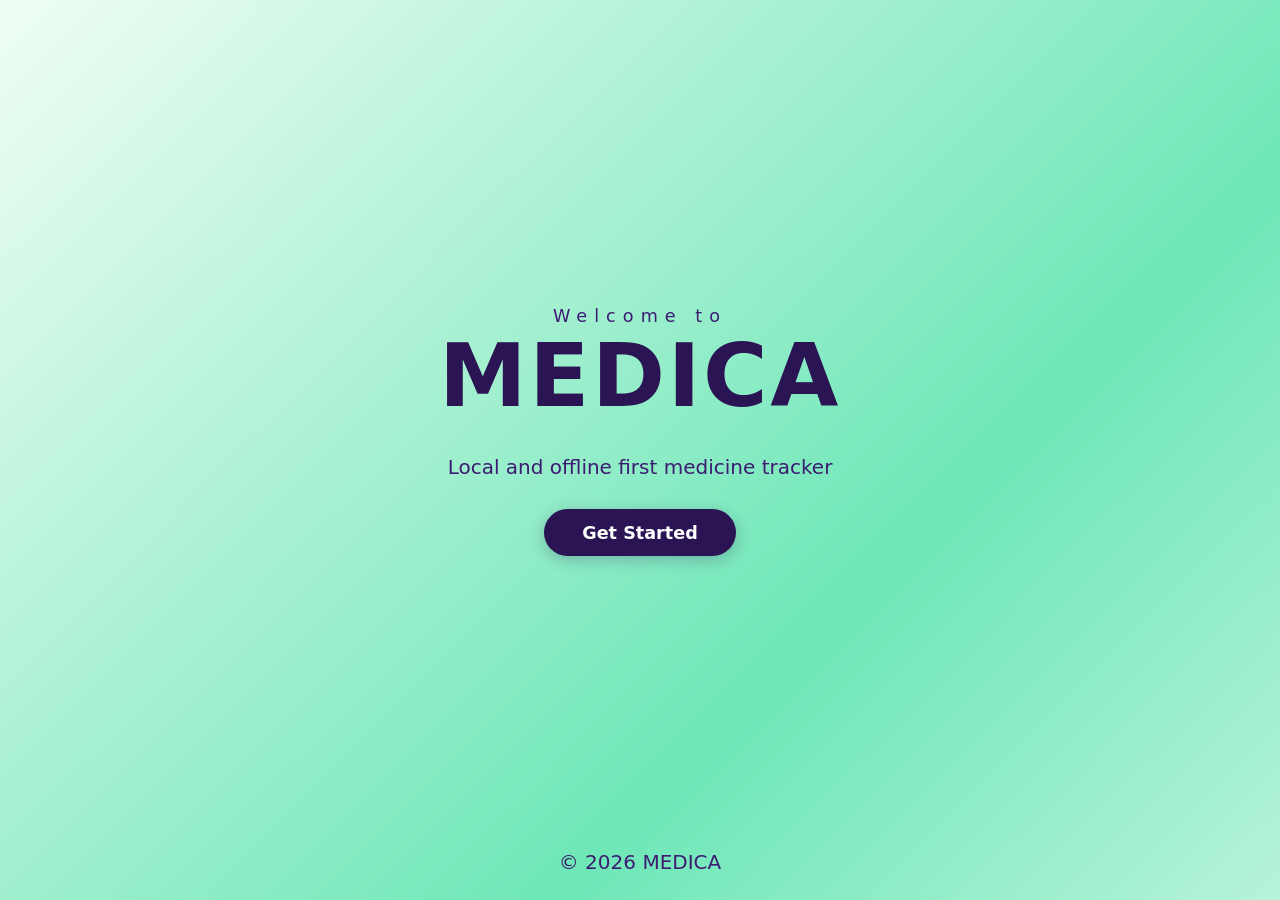
==== index.html @ 60c307c4 "commit" ====
<!DOCTYPE html>
<html lang="en">
<head>
  <meta charset="UTF-8">
  <meta name="viewport" content="width=device-width, initial-scale=1.0">
  <title>Medicinal Tracker - Dashboard</title>
  <!-- PWA -->
  <link rel="manifest" href="manifest.json">
  <meta name="theme-color" content="#2b1454">
  <meta name="mobile-web-app-capable" content="yes">
  <meta name="apple-mobile-web-app-capable" content="yes">
  <meta name="apple-mobile-web-app-status-bar-style" content="black-translucent">
  <meta name="apple-mobile-web-app-title" content="MEDICA">
  <link rel="apple-touch-icon" href="assets/icons/icon.svg">
  <link rel="icon" type="image/svg+xml" href="assets/icons/icon.svg">
  <link rel="stylesheet" href="style/index.css">
</head>
<body>
  <div class="dashboard-container">
    <!-- Header Navigation -->
    <header class="dashboard-header">
      <div class="brand">
        <img src="assets/medica.svg" alt="MEDICA Logo" class="brand-logo">
        <span class="brand-name">MEDICA</span>
      </div>
      <nav class="dashboard-nav">
        <a href="landing-3.html" class="nav-link-btn" data-open-medicine-modal>+ Add Medicine</a>
        <a href="settings.html" class="nav-link-subtle">Settings</a>
        <a href="landing-1.html" class="nav-link-subtle">Restart Setup</a>
      </nav>
    </header>

    <main id="app">
      <!-- 1. Independent Welcome Message Box at the Top -->
      <section class="dashboard-card welcome-card" id="welcome-box">
        <div class="welcome-content">
          <h1 id="welcome-heading">Welcome back!</h1>
          <p id="welcome-subtext">Here is your medicine schedule for today.</p>
        </div>
        <div class="welcome-date-badge" id="today-date-badge">
          <!-- Populated by JS -->
        </div>
      </section>

      <!-- 2. Upcoming Medicine Box with full information -->
      <section class="dashboard-card upcoming-card" id="upcoming-box">
        <div class="upcoming-header-row">
          <span class="upcoming-pill-tag">UPCOMING MEDICINE</span>
          <span class="upcoming-time-indicator" id="upcoming-time-badge">--</span>
        </div>

        <div class="upcoming-main-body">
          <!-- Left: Name (large font), Dosage, and Additional Info below -->
          <div class="upcoming-left-info">
            <h2 class="medicine-name" id="upcoming-name">No upcoming medicine</h2>
            
            <div class="medicine-dosage-line">
              <span class="dosage-label" id="upcoming-dosage">No doses scheduled</span>
              <span class="dosage-divider" id="dosage-divider">&bull;</span>
              <span class="schedule-label" id="upcoming-schedule-type">--</span>
            </div>

            <p class="medicine-additional-info" id="upcoming-extra"></p>
          </div>

          <!-- Right: Medicine Image (falls back to medica.svg in assets) -->
          <div class="upcoming-right-image">
            <img id="upcoming-img" src="assets/medica.svg" alt="Medicine Photo">
          </div>
        </div>

        <!-- Bottom Row with Bottom-Right "Medicine taken" button -->
        <div class="upcoming-bottom-row">
          <div class="dose-status-container" id="dose-status-container">
            <span class="status-pulse-dot" id="status-dot"></span>
            <span class="dose-status-text" id="dose-status-text">Scheduled for today</span>
          </div>

          <button type="button" id="btn-medicine-taken" class="btn-medicine-taken">
            Medicine taken
          </button>
        </div>
      </section>

      <!-- Quick Summary Row: Today's Logs & Prescriptions -->
      <div class="dashboard-sections-grid">
        <!-- Today's Logged Doses -->
        <section class="dashboard-card summary-card">
          <div class="section-title-row">
            <h3>Today's Logged Doses</h3>
            <span class="count-badge" id="logged-count-badge">0 doses</span>
          </div>
          <div id="today-doses-list" class="doses-list-container">
            <p class="empty-state-text" id="empty-doses-msg">No medicines logged yet today.</p>
          </div>
        </section>

        <!-- All Prescriptions -->
        <section class="dashboard-card prescriptions-card">
          <div class="section-title-row">
            <h3>Active Medicines</h3>
            <a href="landing-3.html" class="inline-add-link" data-open-medicine-modal>+ Add New</a>
          </div>
          <div id="all-medicines-list" class="prescriptions-list-container">
            <!-- Dynamically populated -->
          </div>
        </section>
      </div>
    </main>

    <footer class="dashboard-footer">
      <p>&copy; 2026 MEDICA &bull; Local and offline first medicine tracker</p>
    </footer>
  </div>

  <div class="medicine-modal" id="medicine-modal" hidden>
    <div class="medicine-modal-backdrop" data-close-medicine-modal></div>
    <section class="medicine-modal-panel" role="dialog" aria-modal="true" aria-labelledby="medicine-modal-title">
      <div class="medicine-modal-header">
        <h2 id="medicine-modal-title">Add Medicine</h2>
        <button type="button" class="medicine-modal-close" aria-label="Close" data-close-medicine-modal>&times;</button>
      </div>
      <iframe class="medicine-modal-frame" id="medicine-modal-frame" title="Add a medicine" src="about:blank"></iframe>
    </section>
  </div>

  <script src="js/tts.js"></script>
  <script src="js/i18n.js"></script>
  <script src="js/medicine-db.js"></script>
  <script src="js/app.js"></script>
</body>
</html>
---- style/index.css ----
/* Styles for index.html - MEDICA Dashboard */
:root {
  --primary-color: #2b1454;
  --secondary-color: #3c1c72;
}

* {
  box-sizing: border-box;
}

button,
input,
select,
textarea {
  font: inherit;
}

body {
  margin: 0;
  min-height: 100vh;
  font-family: system-ui, -apple-system, BlinkMacSystemFont, 'Segoe UI', Roboto, sans-serif;
  color: #1e293b;
  background: linear-gradient(-45deg, #ffffff, #ecfdf5, #d1fae5, #a7f3d0, #ffffff, #6ee7b7, #f0fdf4);
  background-size: 400% 400%;
  animation: liveGradientFlow 14s ease infinite;
  padding: 1.5rem 1rem 3rem 1rem;
}

@keyframes liveGradientFlow {
  0% {
    background-position: 0% 50%;
  }
  50% {
    background-position: 100% 50%;
  }
  100% {
    background-position: 0% 50%;
  }
}

@media (prefers-reduced-motion: reduce) {
  body {
    animation: none;
  }
}

.dashboard-container {
  max-width: 780px;
  margin: 0 auto;
}

body.modal-open { overflow: hidden; }
.medicine-modal[hidden] { display: none; }
.medicine-modal { position: fixed; inset: 0; z-index: 1000; display: grid; place-items: center; padding: 1rem; opacity: 1; transition: opacity 240ms ease; }
.medicine-modal.is-closing { opacity: 0; pointer-events: none; }
.medicine-modal-backdrop { position: absolute; inset: 0; background: rgba(20, 12, 36, 0.58); backdrop-filter: blur(4px); }
.medicine-modal-panel { position: relative; width: min(560px, 100%); max-height: min(760px, 94dvh); overflow: hidden; display: flex; flex-direction: column; border-radius: 22px; background: linear-gradient(135deg, #ffffff, #ecfdf5); box-shadow: 0 24px 80px rgba(20, 12, 36, 0.32); transform: translateY(0) scale(1); transition: transform 240ms ease; }
.medicine-modal.is-closing .medicine-modal-panel { transform: translateY(12px) scale(0.98); }
.medicine-modal-header { display: flex; justify-content: space-between; align-items: center; padding: .85rem 1.1rem; border-bottom: 1px solid #d1fae5; }
.medicine-modal-header h2 { margin: 0; color: #2b1454; font-size: 1.1rem; }
.medicine-modal-close { border: 0; background: transparent; color: #3c1c72; font-size: 1.8rem; line-height: 1; cursor: pointer; }
.medicine-modal-frame { width: 100%; height: min(700px, calc(94dvh - 56px)); border: 0; background: transparent; }

/* Header & Navigation */
.dashboard-header {
  display: flex;
  justify-content: space-between;
  align-items: center;
  padding: 0.5rem 0 1.5rem 0;
}

.brand {
  display: flex;
  align-items: center;
  gap: 0.75rem;
}

.brand-logo {
  width: 36px;
  height: 36px;
  object-fit: contain;
}

.brand-name {
  font-size: 1.55rem;
  font-weight: 800;
  color: #2b1454;
  letter-spacing: -0.02em;
}

.dashboard-nav {
  display: flex;
  align-items: center;
  gap: 1rem;
}

.nav-link-btn {
  background: #2b1454;
  color: #ffffff;
  text-decoration: none;
  font-size: 0.95rem;
  font-weight: 700;
  padding: 0.55rem 1.25rem;
  border-radius: 50px;
  box-shadow: 0 4px 12px rgba(43, 20, 84, 0.2);
  transition: all 0.2s ease;
}

.nav-link-btn:hover {
  background: #3c1c72;
  transform: translateY(-1px);
}

.nav-link-subtle {
  color: #3c1c72;
  text-decoration: none;
  font-size: 0.9rem;
  font-weight: 600;
  transition: color 0.2s ease;
}

.nav-link-subtle:hover {
  color: #2b1454;
  text-decoration: underline;
}

/* Common Card Styles */
.dashboard-card {
  background: #ffffff;
  border-radius: 20px;
  border: 1.5px solid #d1fae5;
  box-shadow: 0 4px 20px rgba(43, 20, 84, 0.06);
  box-sizing: border-box;
}

/* 1. Independent Welcome Message Box at the Top */
.welcome-card {
  padding: 1.4rem 1.75rem;
  margin-bottom: 1.25rem;
  display: flex;
  justify-content: space-between;
  align-items: center;
  background: rgba(255, 255, 255, 0.95);
  backdrop-filter: blur(10px);
}

.welcome-content h1 {
  margin: 0 0 0.3rem 0;
  font-size: clamp(1.4rem, 4vw, 1.75rem);
  font-weight: 800;
  color: #2b1454;
  letter-spacing: -0.01em;
}

.welcome-content p {
  margin: 0;
  font-size: 0.98rem;
  color: #475569;
}

.welcome-date-badge {
  font-size: 0.88rem;
  font-weight: 700;
  color: #2b1454;
  background: #ecfdf5;
  border: 1px solid #a7f3d0;
  padding: 0.45rem 0.95rem;
  border-radius: 30px;
  white-space: nowrap;
}

/* 2. Upcoming Medicine Box */
.upcoming-card {
  padding: 1.75rem;
  margin-bottom: 1.5rem;
  border: 2px solid #a7f3d0;
  box-shadow: 0 8px 30px rgba(43, 20, 84, 0.09);
  position: relative;
  transition: transform 0.2s ease, box-shadow 0.2s ease;
}

.upcoming-header-row {
  display: flex;
  justify-content: space-between;
  align-items: center;
  margin-bottom: 1.25rem;
}

.upcoming-pill-tag {
  font-size: 0.78rem;
  font-weight: 800;
  letter-spacing: 0.08em;
  color: #047857;
  background: #d1fae5;
  padding: 0.35rem 0.8rem;
  border-radius: 8px;
  display: inline-block;
}

.upcoming-time-indicator {
  font-size: 1.05rem;
  font-weight: 800;
  color: #2b1454;
  background: #f8fafc;
  padding: 0.3rem 0.85rem;
  border-radius: 20px;
  border: 1px solid #e2e8f0;
}

.upcoming-main-body {
  display: flex;
  justify-content: space-between;
  align-items: flex-start;
  gap: 1.5rem;
}

/* Left info: Large Name, Dosage, and Additional Info */
.upcoming-left-info {
  flex: 1;
}

.upcoming-left-info .medicine-name {
  margin: 0 0 0.5rem 0;
  font-size: clamp(1.65rem, 5vw, 2.15rem);
  font-weight: 800;
  color: #2b1454;
  line-height: 1.2;
}

.upcoming-left-info .medicine-dosage-line {
  display: flex;
  align-items: center;
  gap: 0.5rem;
  font-size: 1.1rem;
  font-weight: 600;
  color: #3c1c72;
  margin-bottom: 0.45rem;
}

.dosage-divider {
  color: #cbd5e1;
}

.upcoming-left-info .medicine-additional-info {
  margin: 0.4rem 0 0 0;
  font-size: 0.96rem;
  line-height: 1.5;
  color: #64748b;
  max-width: 480px;
}

/* Right image: photo or fallback to medica.svg */
.upcoming-right-image {
  width: 118px;
  height: 118px;
  border-radius: 18px;
  border: 2px solid #d1fae5;
  background: #f8fafc;
  box-shadow: 0 4px 16px rgba(43, 20, 84, 0.06);
  display: flex;
  justify-content: center;
  align-items: center;
  overflow: hidden;
  flex-shrink: 0;
  padding: 4px;
}

.upcoming-right-image img {
  width: 100%;
  height: 100%;
  object-fit: cover;
  border-radius: 14px;
}

/* Bottom row with Bottom-Right "Medicine taken" button */
.upcoming-bottom-row {
  display: flex;
  justify-content: space-between;
  align-items: center;
  margin-top: 1.5rem;
  padding-top: 1.25rem;
  border-top: 1.5px solid #f1f5f9;
}

.dose-status-container {
  display: flex;
  align-items: center;
  gap: 0.5rem;
}

.status-pulse-dot {
  width: 10px;
  height: 10px;
  border-radius: 50%;
  background: #10b981;
  display: inline-block;
  box-shadow: 0 0 0 3px rgba(16, 185, 129, 0.2);
}

.dose-status-text {
  font-size: 0.92rem;
  font-weight: 600;
  color: #475569;
}

.btn-medicine-taken {
  background-color: #2b1454;
  color: #ffffff;
  font-size: 1.05rem;
  font-weight: 700;
  padding: 0.85rem 2.2rem;
  border-radius: 50px;
  border: none;
  cursor: pointer;
  box-shadow: 0 6px 18px rgba(43, 20, 84, 0.25);
  transition: transform 0.2s ease, background-color 0.2s ease, box-shadow 0.2s ease;
  white-space: nowrap;
}

.btn-medicine-taken:hover {
  background-color: #3c1c72;
  transform: translateY(-2px);
  box-shadow: 0 8px 24px rgba(43, 20, 84, 0.35);
}

.btn-medicine-taken:active {
  transform: translateY(0);
}

.btn-medicine-taken.logged-success {
  background-color: #059669;
  box-shadow: 0 4px 14px rgba(5, 150, 105, 0.3);
  cursor: default;
}

/* Bottom sections grid */
.dashboard-sections-grid {
  display: grid;
  grid-template-columns: 1fr 1fr;
  gap: 1.25rem;
  margin-bottom: 2rem;
}

.summary-card,
.prescriptions-card {
  padding: 1.35rem 1.5rem;
  min-width: 0;
}

.section-title-row {
  display: flex;
  justify-content: space-between;
  align-items: center;
  margin-bottom: 1rem;
}

.section-title-row h3 {
  margin: 0;
  font-size: 1.15rem;
  font-weight: 700;
  color: #2b1454;
}

.count-badge {
  font-size: 0.82rem;
  font-weight: 700;
  color: #047857;
  background: #ecfdf5;
  padding: 0.25rem 0.65rem;
  border-radius: 12px;
}

.inline-add-link {
  font-size: 0.85rem;
  font-weight: 700;
  color: #3c1c72;
  text-decoration: none;
  padding: 0.25rem 0.65rem;
  border-radius: 8px;
  background: #f8fafc;
  border: 1px solid #e2e8f0;
  transition: all 0.15s ease;
}

.inline-add-link:hover {
  background: #2b1454;
  color: #ffffff;
  border-color: #2b1454;
}

.doses-list-container,
.prescriptions-list-container {
  display: flex;
  flex-direction: column;
  gap: 0.65rem;
  max-height: 19rem;
  overflow-y: auto;
  overscroll-behavior: contain;
  padding-right: 0.25rem;
}

.empty-state-text {
  margin: 0.5rem 0;
  font-size: 0.92rem;
  color: #94a3b8;
  font-style: italic;
}

/* Dose Log Item */
.dose-log-item {
  display: flex;
  justify-content: space-between;
  align-items: center;
  padding: 0.65rem 0.85rem;
  background: #f8fafc;
  border-radius: 12px;
  border: 1px solid #e2e8f0;
  font-size: 0.92rem;
}

.dose-log-name {
  font-weight: 700;
  color: #2b1454;
}

.dose-log-time {
  font-size: 0.82rem;
  color: #10b981;
  font-weight: 700;
  background: #ecfdf5;
  padding: 0.2rem 0.5rem;
  border-radius: 6px;
}

/* Prescription Item */
.prescription-item {
  display: flex;
  align-items: center;
  gap: 0.75rem;
  justify-content: space-between;
  padding: 0.65rem 0.85rem;
  background: #f8fafc;
  border-radius: 12px;
  border: 1px solid #e2e8f0;
}

.prescription-info { flex: 1; min-width: 0; }
.archive-medicine-btn { border: 1px solid #d1d5db; border-radius: 8px; padding: .4rem .6rem; background: #fff; color: #64748b; font: inherit; font-size: .78rem; font-weight: 650; cursor: pointer; flex-shrink: 0; }
.archive-medicine-btn:hover { border-color: #b91c1c; color: #b91c1c; background: #fef2f2; }
.archive-medicine-btn:disabled { opacity: .6; cursor: wait; }

.prescription-thumb {
  width: 36px;
  height: 36px;
  border-radius: 8px;
  object-fit: cover;
  background: #ffffff;
  border: 1px solid #d1fae5;
  flex-shrink: 0;
}

.prescription-info h4 {
  margin: 0;
  font-size: 0.95rem;
  font-weight: 700;
  color: #2b1454;
}

.prescription-info p {
  margin: 0.15rem 0 0 0;
  font-size: 0.82rem;
  color: #64748b;
}

/* Footer */
.dashboard-footer {
  text-align: center;
  padding-top: 1rem;
}

.dashboard-footer p {
  margin: 0;
  font-size: 0.85rem;
  font-weight: 500;
  color: #3c1c72;
}

/* Mobile Responsive */
@media (max-width: 640px) {
  .dashboard-sections-grid {
    grid-template-columns: 1fr;
  }

  .upcoming-main-body {
    flex-direction: column-reverse;
    align-items: flex-start;
  }

  .upcoming-right-image {
    width: 90px;
    height: 90px;
    align-self: flex-start;
  }

  .upcoming-bottom-row {
    flex-direction: column;
    align-items: stretch;
    gap: 1rem;
  }

  .btn-medicine-taken {
    text-align: center;
    width: 100%;
  }

  .welcome-card {
    flex-direction: column;
    align-items: flex-start;
    gap: 0.75rem;
  }
}
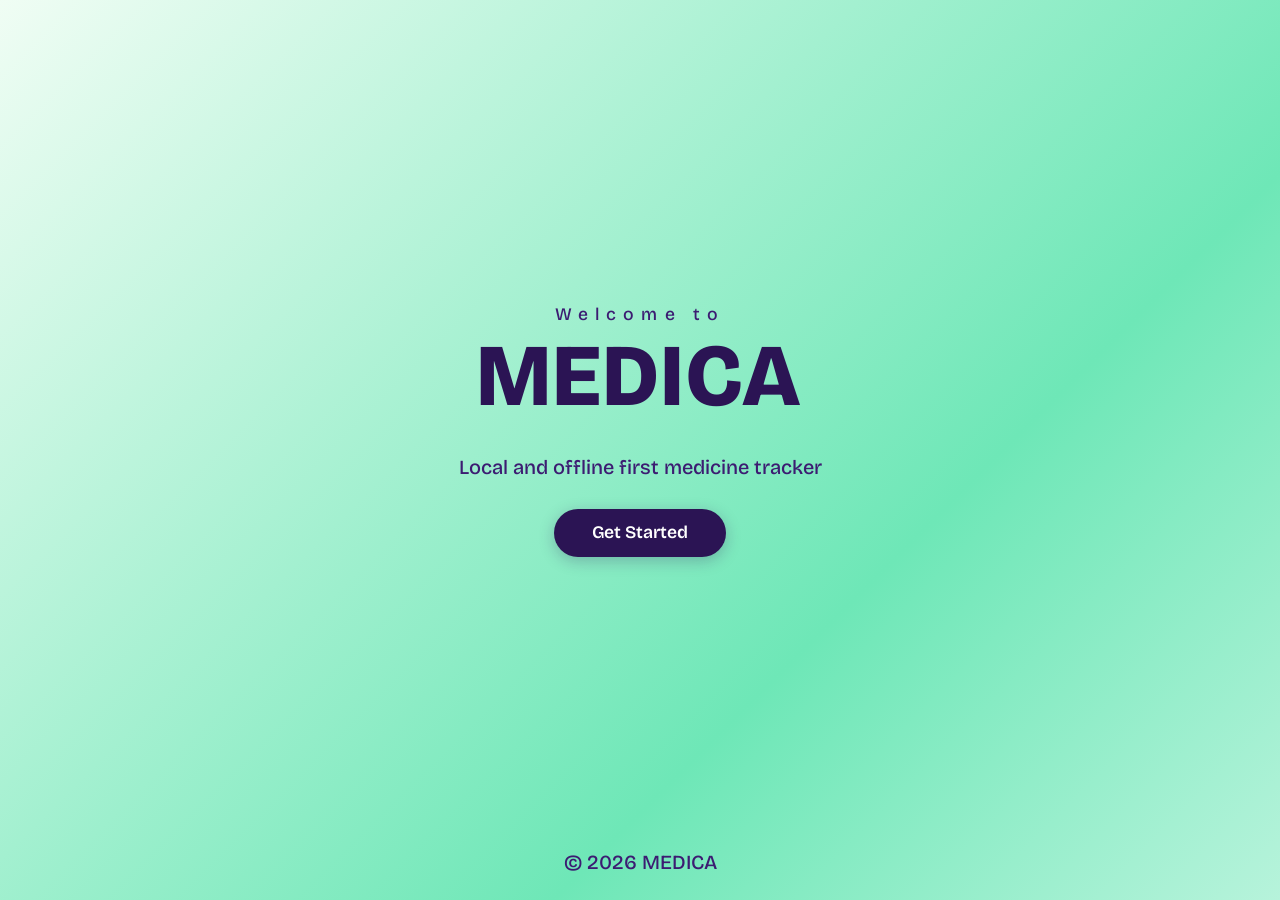
==== commit fb356ff2: "changed fontface across project" ====
--- a/index.html
+++ b/index.html
@@ -13,6 +13,7 @@
   <meta name="apple-mobile-web-app-title" content="MEDICA">
   <link rel="apple-touch-icon" href="assets/icons/icon.svg">
   <link rel="icon" type="image/svg+xml" href="assets/icons/icon.svg">
+  <link rel="stylesheet" href="style/fonts.css">
   <link rel="stylesheet" href="style/index.css">
 </head>
 <body>
@@ -26,7 +27,6 @@
       <nav class="dashboard-nav">
         <a href="landing-3.html" class="nav-link-btn" data-open-medicine-modal>+ Add Medicine</a>
         <a href="settings.html" class="nav-link-subtle">Settings</a>
-        <a href="landing-1.html" class="nav-link-subtle">Restart Setup</a>
       </nav>
     </header>
 
--- a/style/fonts.css
+++ b/style/fonts.css
@@ -0,0 +1,7 @@
+@font-face {
+  font-family: "Bricolage Grotesque";
+  src: url("../assets/BricolageGrotesque-VariableFont_opsz,wdth,wght.ttf") format("truetype");
+  font-style: normal;
+  font-weight: 200 800;
+  font-display: swap;
+}
--- a/style/index.css
+++ b/style/index.css
@@ -18,7 +18,7 @@
 body {
   margin: 0;
   min-height: 100vh;
-  font-family: system-ui, -apple-system, BlinkMacSystemFont, 'Segoe UI', Roboto, sans-serif;
+  font-family: "Bricolage Grotesque", sans-serif;
   color: #1e293b;
   background: linear-gradient(-45deg, #ffffff, #ecfdf5, #d1fae5, #a7f3d0, #ffffff, #6ee7b7, #f0fdf4);
   background-size: 400% 400%;
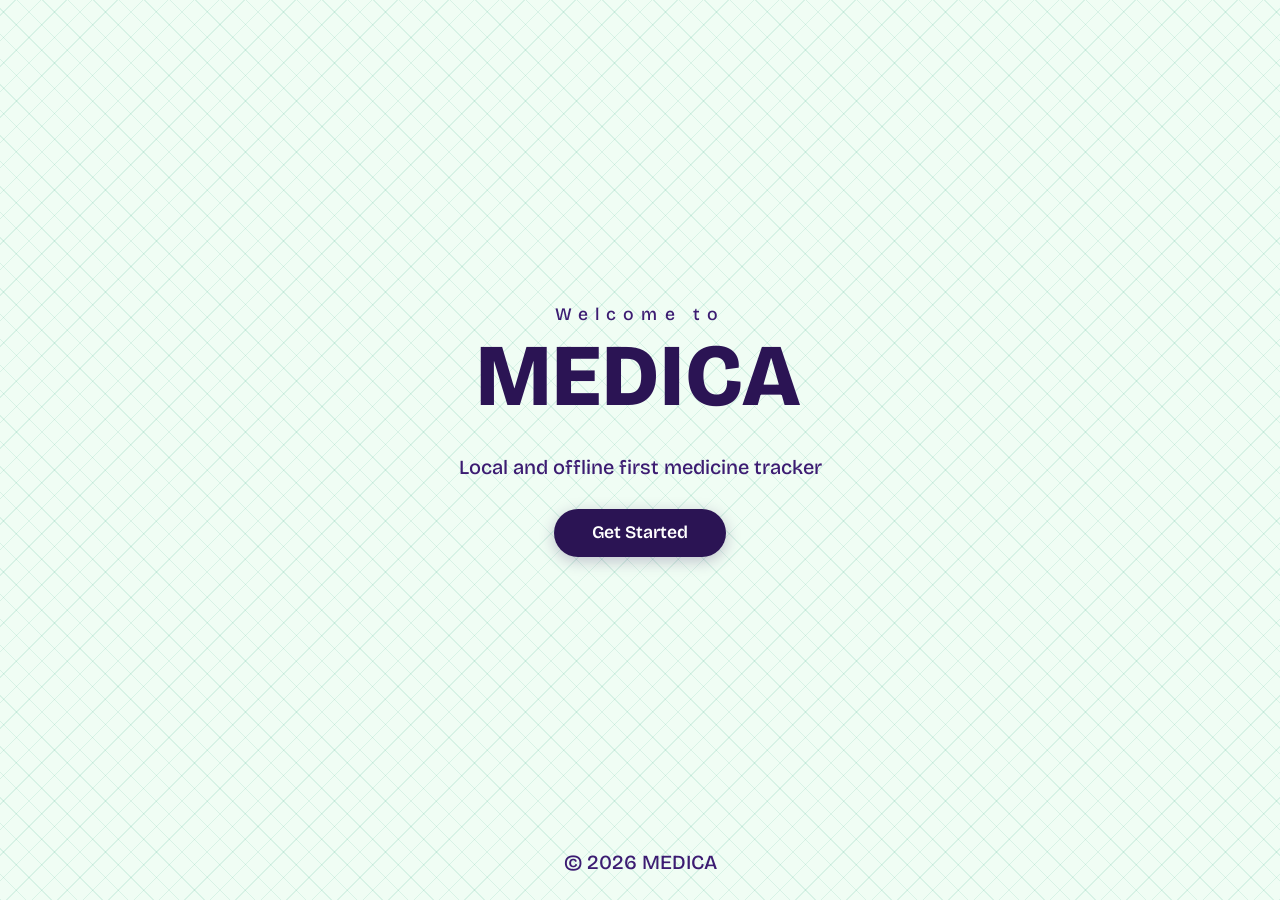
==== commit 25ce32ae: "fixed ui element" ====
--- a/index.html
+++ b/index.html
@@ -25,7 +25,10 @@
         <span class="brand-name">MEDICA</span>
       </div>
       <nav class="dashboard-nav">
-        <a href="landing-3.html" class="nav-link-btn" data-open-medicine-modal>+ Add Medicine</a>
+        <a href="landing-3.html" class="nav-link-btn" data-open-medicine-modal>
+          <span class="nav-btn-icon" aria-hidden="true" data-no-translate>+</span>
+          <span class="nav-btn-text">Add Medicine</span>
+        </a>
         <a href="settings.html" class="nav-link-subtle">Settings</a>
       </nav>
     </header>
@@ -113,6 +116,12 @@
     </footer>
   </div>
 
+  <!-- Mobile Floating Action Button -->
+  <a href="landing-3.html" class="mobile-fab-btn" data-open-medicine-modal aria-label="Add Medicine">
+    <span class="fab-icon" aria-hidden="true" data-no-translate>+</span>
+    <span class="fab-text">Add Medicine</span>
+  </a>
+
   <div class="medicine-modal" id="medicine-modal" hidden>
     <div class="medicine-modal-backdrop" data-close-medicine-modal></div>
     <section class="medicine-modal-panel" role="dialog" aria-modal="true" aria-labelledby="medicine-modal-title">
--- a/style/index.css
+++ b/style/index.css
@@ -20,29 +20,13 @@
   min-height: 100vh;
   font-family: "Bricolage Grotesque", sans-serif;
   color: #1e293b;
-  background: linear-gradient(-45deg, #ffffff, #ecfdf5, #d1fae5, #a7f3d0, #ffffff, #6ee7b7, #f0fdf4);
-  background-size: 400% 400%;
-  animation: liveGradientFlow 14s ease infinite;
+  background-image:
+    repeating-linear-gradient(45deg, rgba(5, 150, 105, 0.1) 0 1px, transparent 1px 18px),
+    repeating-linear-gradient(-45deg, rgba(5, 150, 105, 0.1) 0 1px, transparent 1px 18px);
+  background-color: #f0fdf4;
   padding: 1.5rem 1rem 3rem 1rem;
 }
 
-@keyframes liveGradientFlow {
-  0% {
-    background-position: 0% 50%;
-  }
-  50% {
-    background-position: 100% 50%;
-  }
-  100% {
-    background-position: 0% 50%;
-  }
-}
-
-@media (prefers-reduced-motion: reduce) {
-  body {
-    animation: none;
-  }
-}
 
 .dashboard-container {
   max-width: 780px;
@@ -95,20 +79,53 @@
 }
 
 .nav-link-btn {
-  background: #2b1454;
+  display: inline-flex;
+  align-items: center;
+  justify-content: center;
+  gap: 0.45rem;
+  background: linear-gradient(135deg, #2b1454 0%, #3c1c72 100%);
   color: #ffffff;
   text-decoration: none;
-  font-size: 0.95rem;
-  font-weight: 700;
-  padding: 0.55rem 1.25rem;
-  border-radius: 50px;
-  box-shadow: 0 4px 12px rgba(43, 20, 84, 0.2);
-  transition: all 0.2s ease;
+  font-size: 0.92rem;
+  font-weight: 700;
+  padding: 0.55rem 1.15rem;
+  border-radius: 9999px;
+  box-shadow: 0 4px 14px rgba(43, 20, 84, 0.22);
+  transition: all 0.2s cubic-bezier(0.16, 1, 0.3, 1);
+  white-space: nowrap;
+  -webkit-tap-highlight-color: transparent;
 }
 
 .nav-link-btn:hover {
-  background: #3c1c72;
+  background: linear-gradient(135deg, #3c1c72 0%, #4c248f 100%);
   transform: translateY(-1px);
+  box-shadow: 0 6px 18px rgba(43, 20, 84, 0.28);
+}
+
+.nav-link-btn:active {
+  transform: scale(0.97);
+  box-shadow: 0 2px 6px rgba(43, 20, 84, 0.2);
+}
+
+.nav-btn-icon {
+  display: inline-flex;
+  align-items: center;
+  justify-content: center;
+  width: 20px;
+  height: 20px;
+  border-radius: 50%;
+  background: rgba(255, 255, 255, 0.22);
+  font-size: 1rem;
+  font-weight: 800;
+  line-height: 1;
+}
+
+.nav-btn-text {
+  display: inline;
+}
+
+.mobile-fab-btn {
+  display: none;
 }
 
 .nav-link-subtle {
@@ -487,6 +504,59 @@
 
 /* Mobile Responsive */
 @media (max-width: 640px) {
+  body {
+    padding: 1rem 0.85rem 5.5rem 0.85rem;
+  }
+
+  .dashboard-header {
+    padding: 0.25rem 0 1rem 0;
+    gap: 0.5rem;
+  }
+
+  .brand {
+    gap: 0.5rem;
+  }
+
+  .brand-logo {
+    width: 32px;
+    height: 32px;
+  }
+
+  .brand-name {
+    font-size: 1.35rem;
+  }
+
+  .dashboard-nav {
+    gap: 0.55rem;
+  }
+
+  .nav-link-btn {
+    padding: 0.42rem 0.85rem;
+    font-size: 0.84rem;
+    gap: 0.35rem;
+    min-height: 38px;
+    box-shadow: 0 2px 8px rgba(43, 20, 84, 0.2);
+  }
+
+  .nav-btn-icon {
+    width: 18px;
+    height: 18px;
+    font-size: 0.9rem;
+  }
+
+  .nav-link-subtle {
+    font-size: 0.85rem;
+    padding: 0.35rem 0.2rem;
+  }
+
+  .inline-add-link {
+    padding: 0.35rem 0.75rem;
+    font-size: 0.84rem;
+    min-height: 32px;
+    display: inline-flex;
+    align-items: center;
+  }
+
   .dashboard-sections-grid {
     grid-template-columns: 1fr;
   }
@@ -518,4 +588,89 @@
     align-items: flex-start;
     gap: 0.75rem;
   }
-}
+
+  /* Mobile FAB Button */
+  .mobile-fab-btn {
+    display: inline-flex;
+    align-items: center;
+    gap: 0.5rem;
+    position: fixed;
+    bottom: 1.25rem;
+    right: 1.25rem;
+    z-index: 900;
+    background: linear-gradient(135deg, #2b1454, #3c1c72);
+    color: #ffffff;
+    text-decoration: none;
+    padding: 0.75rem 1.25rem;
+    border-radius: 9999px;
+    font-size: 0.95rem;
+    font-weight: 700;
+    box-shadow: 0 6px 20px rgba(43, 20, 84, 0.32), 0 2px 6px rgba(0, 0, 0, 0.12);
+    border: 1px solid rgba(255, 255, 255, 0.18);
+    transition: transform 0.15s ease, box-shadow 0.15s ease, background 0.15s ease;
+    white-space: nowrap;
+    -webkit-tap-highlight-color: transparent;
+  }
+
+  .mobile-fab-btn:active {
+    transform: scale(0.96);
+    background: #240f46;
+    box-shadow: 0 3px 10px rgba(43, 20, 84, 0.28);
+  }
+
+  .fab-icon {
+    display: inline-flex;
+    align-items: center;
+    justify-content: center;
+    width: 22px;
+    height: 22px;
+    border-radius: 50%;
+    background: rgba(255, 255, 255, 0.25);
+    font-size: 1.1rem;
+    font-weight: 800;
+    line-height: 1;
+  }
+}
+
+/* Very narrow mobile screens (< 380px) */
+@media (max-width: 380px) {
+  .dashboard-header {
+    gap: 0.35rem;
+  }
+
+  .brand-logo {
+    width: 28px;
+    height: 28px;
+  }
+
+  .brand-name {
+    font-size: 1.18rem;
+  }
+
+  .dashboard-nav {
+    gap: 0.4rem;
+  }
+
+  .nav-link-btn {
+    padding: 0.38rem 0.65rem;
+    font-size: 0.78rem;
+    gap: 0.25rem;
+  }
+
+  .nav-btn-icon {
+    width: 16px;
+    height: 16px;
+    font-size: 0.8rem;
+  }
+
+  .nav-link-subtle {
+    font-size: 0.78rem;
+  }
+
+  .mobile-fab-btn {
+    bottom: 1rem;
+    right: 1rem;
+    padding: 0.65rem 1.1rem;
+    font-size: 0.88rem;
+  }
+}
